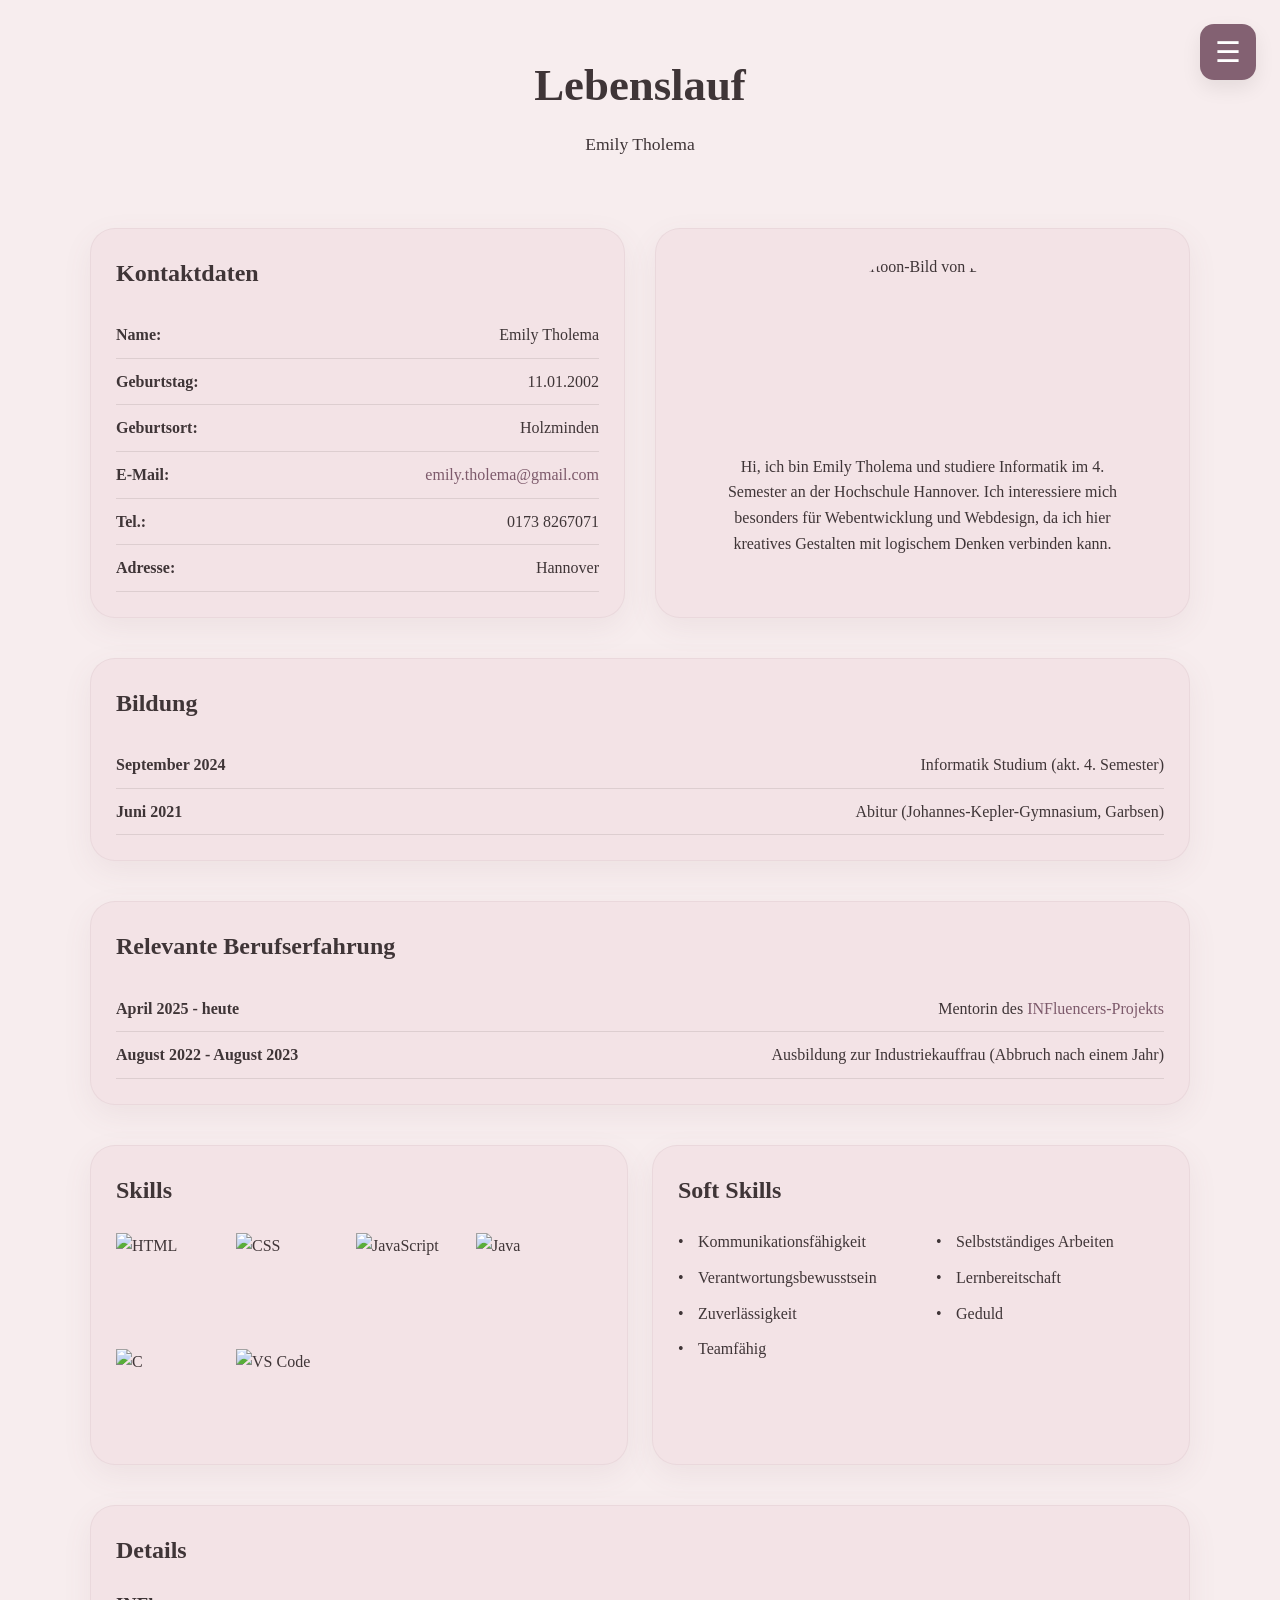
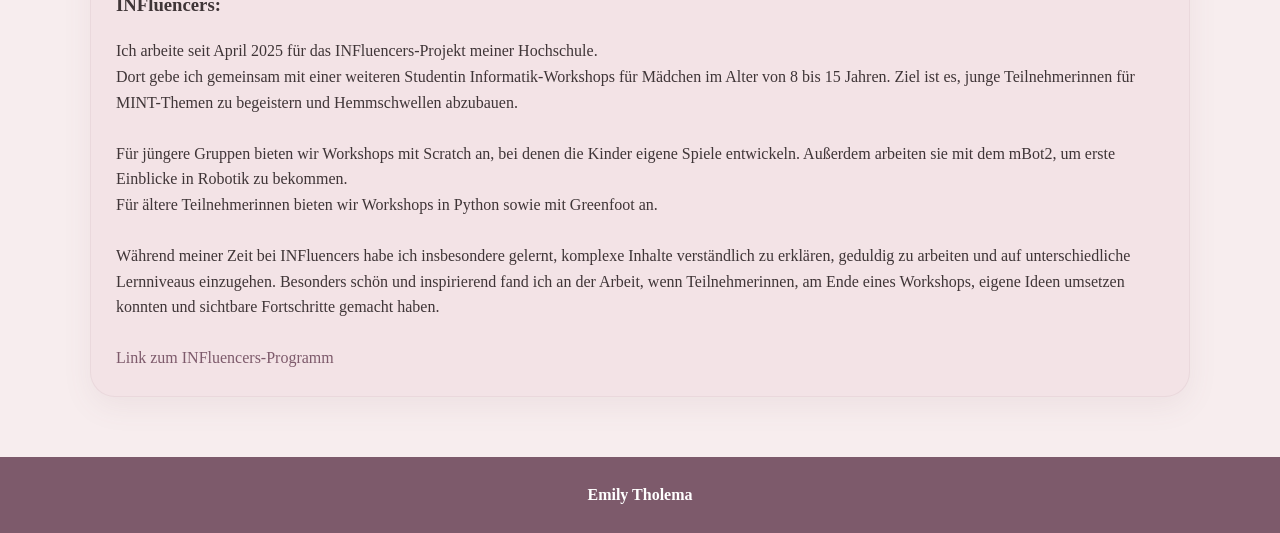
==== lebenslauf.html @ 37318115 "update" ====
<!DOCTYPE html>
<html lang="de">

<head>
    <meta charset="UTF-8">
    <meta name="viewport" content="width=device-width, initial-scale=1.0">
    <title>Emily Tholema – Portfolio</title>
    <link rel="stylesheet" href="style.css">
</head>

<body class="lebenslauf-seite">
    <div class="menu-container">
        <button class="menu-button" id="menuButton" aria-label="Menü öffnen">
            ☰
        </button>

        <div class="menu-dropdown" id="menuDropdown">
            <a href="./index.html">Startseite</a>
            <a href="./uni.html">Meine Hochschule</a>
            <a href="./persoenlich.html">Persönliches</a>
        </div>
    </div>
    <header class="header-lebenslauf">
        <h1>Lebenslauf</h1>
        <p>Emily Tholema</p>
    </header>

    <section class="container-oben">
        <div class="box kontaktdaten">
            <h2>Kontaktdaten</h2>

            <div class="lebenslauf-zeile">
                <p class="label">Name:</p>
                <p>Emily Tholema</p>
            </div>

            <div class="lebenslauf-zeile">
                <p class="label">Geburtstag:</p>
                <p>11.01.2002</p>
            </div>

            <div class="lebenslauf-zeile">
                <p class="label">Geburtsort:</p>
                <p>Holzminden</p>
            </div>

            <div class="lebenslauf-zeile">
                <p class="label">E-Mail:</p>
                <a href="mailto:emily.tholema@gmail.com">emily.tholema@gmail.com</a>
            </div>

            <div class="lebenslauf-zeile">
                <p class="label">Tel.:</p>
                <p>0173 8267071</p>
            </div>

            <div class="lebenslauf-zeile">
                <p class="label">Adresse:</p>
                <address>Hannover</address>
            </div>
        </div>

        <div class="box profil">
            <img src="./images/Emily.png" alt="Cartoon-Bild von Emily">
            <p>
                Hi, ich bin Emily Tholema und studiere Informatik im 4. Semester an der Hochschule Hannover.
                Ich interessiere mich besonders für Webentwicklung und Webdesign, da ich hier kreatives Gestalten 
                mit logischem Denken verbinden kann.
            </p>
        </div>
    </section>

    <!-- Bildung -->
    <section class="container-unten">
        <h2>Bildung</h2>
        <div class="lebenslauf-zeile">
            <p class="label">September 2024</p>
            <p>Informatik Studium (akt. 4. Semester)</p>
        </div>
        <div class="lebenslauf-zeile">
            <p class="label">Juni 2021</p>
            <p>Abitur (Johannes-Kepler-Gymnasium, Garbsen)</p>
        </div>

    </section>

    <!-- Berufserfahrung -->
    <section class="container-unten">
        <h2>Relevante Berufserfahrung</h2>
        <div class="lebenslauf-zeile">
            <p class="label">April 2025 - heute</p>
            <p>Mentorin des <a href="#INFla">INFluencers-Projekts</a></p>
        </div>
        <div class="lebenslauf-zeile">
            <p class="label">August 2022 - August 2023</p>
            <p>Ausbildung zur Industriekauffrau (Abbruch nach einem Jahr)</p>
        </div>
    </section>

    <!-- Skills -->
    <section class="container-skills">
        <div class="box skills">
            <h2>Skills</h2>

            <div class="skills-icons">
                <img src="./images/html.png" alt="HTML">
                <img src="./images/css.png" alt="CSS">
                <img src="./images/js.png" alt="JavaScript">
                <img src="./images/java.png" alt="Java">
                <img src="./images/c.png" alt="C">
                <img src="./images/vs_code.png" alt="VS Code">
            </div>
        </div>

        <div class="box softskills">
            <h2>Soft Skills</h2>
            <ul>
                <li>Kommunikationsfähigkeit</li>
                <li>Selbstständiges Arbeiten</li>
                <li>Verantwortungsbewusstsein</li>
                <li>Lernbereitschaft</li>
                <li>Zuverlässigkeit</li>
                <li>Geduld</li>
                <li>Teamfähig</li>
            </ul>
        </div>
    </section>

    <!-- Details -->
    <section class="container-unten">
        <h2>Details</h2>
        <h3 id="INFla">INFluencers:</h3>
        <p>Ich arbeite seit April 2025 für das INFluencers-Projekt meiner Hochschule. <br>

            Dort gebe ich gemeinsam mit einer weiteren Studentin Informatik-Workshops für Mädchen im Alter von 8 bis 15
            Jahren.
            Ziel ist es, junge Teilnehmerinnen für MINT-Themen zu begeistern und Hemmschwellen abzubauen. <br><br>

            Für jüngere Gruppen bieten wir Workshops mit Scratch an, bei denen die Kinder eigene Spiele entwickeln.
            Außerdem arbeiten sie mit dem mBot2, um erste Einblicke in Robotik zu bekommen. <br>

            Für ältere Teilnehmerinnen bieten wir Workshops in Python sowie mit Greenfoot an. <br><br>

            Während meiner Zeit bei INFluencers habe ich insbesondere gelernt, komplexe Inhalte verständlich zu
            erklären, geduldig zu arbeiten
            und auf unterschiedliche Lernniveaus einzugehen.

            Besonders schön und inspirierend fand ich an der Arbeit, wenn Teilnehmerinnen, am Ende eines Workshops,
            eigene Ideen umsetzen konnten und sichtbare Fortschritte gemacht haben.</p>
        <br>
        <p>
            <a href="https://f4.hs-hannover.de/ueber-uns/initiativen/influencers-mentorinnenprogramm">Link zum
                INFluencers-Programm</a>
        </p>

    </section>

    <footer>
        <p><b>Emily Tholema</b></p>
    </footer>
    <script>
        const menuButton = document.getElementById("menuButton");
        const menuDropdown = document.getElementById("menuDropdown");

        menuButton.addEventListener("click", () => {
            menuDropdown.classList.toggle("open");
        });

        document.addEventListener("click", (event) => {
            const isClickInside = document.querySelector(".menu-container").contains(event.target);

            if (!isClickInside) {
                menuDropdown.classList.remove("open");
            }
        });
    </script>
</body>

</html>
---- style.css ----
/* Allgemein */

body {
    margin: 0;
    background-color: #F7EDEE;
    font-family: "Kannada MN", serif;
    color: #3F3537;
    line-height: 1.6;
}

h1,
h2,
p {
    margin: 0;
}

h1 {
    font-size: 2.8rem;
    margin-bottom: 20px;
}



a {
    color: #7D5A6B;
    text-decoration: none;
}

a:hover {
    color: #D88FA7;
    text-decoration: underline;
}

/* Footer */
footer {
    text-align: center;
    background-color: #7D5A6B;
    color: white;
    padding: 25px;
    margin-top: 60px;
    font-size: 1rem;
}

.box,
.container-unten,
.persoenlich-box {
    background-color: #F3E3E6;
    border-radius: 25px;
    box-shadow: 0 10px 30px rgba(125, 90, 107, 0.08);
    border: 1px solid rgba(125, 90, 107, 0.08);
}


/* Main-Page*/
.home {
    overflow: hidden;
}

.container {
    width: 100%;
    height: 100vh;
    display: flex;
    justify-content: center;
    align-items: center;
}

.scene {
    position: relative;
    width: min(100vw, calc(100vh * 1200 / 700));
    aspect-ratio: 1200 / 700;
}

/* Menü oben rechts */
.menu-container {
    position: fixed;
    top: 24px;
    right: 24px;
    z-index: 1000;
}

.menu-button {
    width: 56px;
    height: 56px;
    border: none;
    border-radius: 14px;
    background-color: rgba(125, 90, 107, 0.95);
    color: white;
    font-size: 1.8rem;
    display: flex;
    align-items: center;
    justify-content: center;
    cursor: pointer;
    box-shadow: 0 8px 20px rgba(0, 0, 0, 0.08);
    transition: transform 0.2s ease, background-color 0.3s ease;
}

.menu-button:hover {
    transform: translateY(-1px);
    background-color: #D88FA7;
}

.menu-dropdown {
    position: absolute;
    top: 68px;
    right: 0;
    min-width: 220px;
    padding: 10px;
    border-radius: 18px;
    background-color: rgba(255, 248, 248, 0.92);
    backdrop-filter: blur(10px);
    box-shadow: 0 14px 30px rgba(0, 0, 0, 0.10);
    display: flex;
    flex-direction: column;
    gap: 0;
    opacity: 0;
    visibility: hidden;
    transform: translateY(-8px);
    transition: opacity 0.25s ease, transform 0.25s ease, visibility 0.25s ease;
}

.menu-dropdown.open {
    opacity: 1;
    visibility: visible;
    transform: translateY(0);
}

.menu-dropdown a {
    text-decoration: none;
    color: #3F3537;
    padding: 12px 14px;
    font-size: 1.05rem;
    display: block;
    transition: background-color 0.2s ease, color 0.2s ease;
}

.menu-dropdown a:not(:last-child) {
    border-bottom: 1px solid rgba(63, 53, 55, 0.08);
}

.menu-dropdown a:hover {
    background-color: rgba(216, 143, 167, 0.14);
    color: #7D5A6B;
}

/* alle Bilder */
.scene img {
    position: absolute;
    height: auto;
    max-width: 100%;
    display: block;
}

.klick {
    transition: transform 0.3s ease;
}

.klick:hover {
    transform: scale(1.1);
    cursor: pointer;
}

/* Regal */
.regal {
    width: 29%;
    left: 1%;
    bottom: 32%;
    z-index: 2;
}

/* Pflanze */
.pflanze {
    width: 8%;
    top: 7%;
    left: 30%;
    z-index: 4;
}

/* Pinnwand */
.pinnwand {
    width: 28%;
    right: 7%;
    top: 10%;
    z-index: 1;
}

/* Lebenslauf */
.lebenslauf {
    width: 6%;
    right: 26%;
    top: 14%;
    z-index: 3;
}

/* Uni */
.uni {
    width: 14%;
    right: 8.5%;
    top: 28%;
    z-index: 3;
}

/* Bildschirm */
.screen {
    width: 25%;
    left: 44%;
    bottom: 25%;
    z-index: 2;
}

/* Linie */
.line {
    position: absolute;
    left: 0;
    right: 0;
    top: 60%;
    height: 0.3%;
    background-color: rgba(63, 53, 55, 0.45);
    z-index: 0;
}

/* Tisch */
.tisch {
    position: absolute;
    left: 40%;
    right: 26%;
    bottom: 24%;
    height: 1%;
    background-color: rgba(113, 76, 57, 0.6);
    border-radius: 10px;
    z-index: 1;
}

/* Lebenslauf-Seite */
.lebenslauf-seite {
    overflow-x: hidden;
}

.lebenslauf-seite h2 {
    margin-bottom: 20px;
    font-size: 1.5rem;
}

.lebenslauf-zeile {
    display: flex;
    justify-content: space-between;
    gap: 20px;
    padding: 10px 0;
    border-bottom: 1px solid rgba(63, 53, 55, 0.12);
}

/* Header */
.header-lebenslauf {
    text-align: center;
    padding: 50px 20px 70px;
}

.header-lebenslauf h1 {
    margin-bottom: 8px;
}

.header-lebenslauf p {
    font-size: 1.1rem;
}

/* Oberer Bereich */
.container-oben {
    width: min(1100px, 90%);
    margin: 0 auto 40px;
    display: flex;
    gap: 30px;
    align-items: stretch;
}

/* Gemeinsamer Boxstil */

.box {
    padding: 25px;
}

/* Linke Karte */
.kontaktdaten {
    flex: 1;
}

.kontakt-zeile:last-child {
    border-bottom: none;
}

.label {
    font-weight: bold;
    min-width: 120px;
}

.kontaktdaten address {
    font-style: normal;
}

/* Rechte Karte */
.profil {
    flex: 1;
    display: flex;
    flex-direction: column;
    align-items: center;
    text-align: center;
}

.profil img {
    width: 180px;
    height: 180px;
    object-fit: cover;
    border-radius: 50%;
    margin-bottom: 20px;
    display: block;
}

.profil p {
    max-width: 420px;
    line-height: 1.6;
}

/* Unterer Bereich */
.container-unten {
    width: min(1100px, 90%);
    margin: 0 auto 40px;
    padding: 25px;
    box-sizing: border-box;
}

/* Skills */

.container-skills {
    width: min(1100px, 90%);
    margin: 0 auto 40px;
    display: flex;
    gap: 24px;
    align-items: stretch;
}

.skills-icons {
    display: grid;
    grid-template-columns: repeat(4, 90px);
    gap: 26px 30px;
    margin-top: 24px;
    align-items: center;
}

.skills-icons img {
    width: 90px;
    height: 90px;
    object-fit: contain;
    display: block;
}


.skills {
    flex: 1;
}

.softskills {
    flex: 1;
}

.softskills ul {
    display: grid;
    grid-template-columns: 1fr 1fr;
    gap: 10px 30px;
    margin-top: 20px;
    padding-left: 0;
}

.softskills li {
    list-style: none;
    position: relative;
    padding-left: 20px;
}

.softskills li::before {
    content: "•";
    position: absolute;
    left: 0;
}


/* Uni-Seite */
.uni-seite {
    overflow-x: hidden;
}

.uni-seite h2 {
    margin-bottom: 20px;
    font-size: 1.5rem;
}

.header-uni {
    width: min(1100px, 90%);
    margin: 80px auto 60px;
    display: flex;
    align-items: center;
    gap: 60px;
}

.header-uni img {
    width: 350px;
    border-radius: 10px;
}

.header-uni h1 {
    margin: 0;
}

.uni-beschreibung {
    width: min(1100px, 90%);
    margin: 0 auto 80px;
    font-size: 1.1rem;
}

.module {
    width: min(1100px, 90%);
    margin: 100px auto 80px;
    display: flex;
    gap: 40px;
    align-items: flex-start;
}

.module h2 {
    width: 100%;
    margin-bottom: 20px;
}

.module p {
    flex: 1;
}

.module div {
    flex: 1;
}

.module img {
    flex: 1.5;
    /* 👉 Bild bekommt mehr Platz */
    max-width: 600px;
    /* 👉 maximale Größe */
    width: 100%;
    border-radius: 10px;
}

.uni-fotos {
    width: min(1100px, 90%);
    margin: 150px auto 80px;

    display: flex;
    gap: 20px;

    overflow-x: auto;
    /* 👉 Scroll aktivieren */
    padding-bottom: 10px;
    /* Platz für Scrollbar */
}

.uni-fotos img {
    flex: 0 0 auto;
    /* 👉 verhindert schrumpfen */
    width: 300px;
    /* feste Breite */
    height: 200px;
    object-fit: cover;
    border-radius: 10px;
}

/* Persönliches-Seite */
.persoenlich-seite {
    overflow-x: hidden;
}

.header-persoenlich {
    width: min(1100px, 90%);
    margin: 50px auto 70px;
    position: relative;
    display: flex;
    justify-content: center;
    align-items: center;
}

.header-persoenlich h1 {
    margin: 0;
}

.header-persoenlich img {
    width: 110px;
    height: 110px;
    object-fit: cover;
    border-radius: 50%;
    position: absolute;
    right: 0;
    top: -10px;
    background-color: white;
}

.persoenlich-einleitung {
    text-align: center;
    margin-bottom: 70px;
}

.persoenlich-einleitung p {
    font-size: 1.1rem;
    line-height: 1.8;
    margin: 0 auto 14px;
    max-width: 500px;
}

.persoenlich-einleitung p:first-child {
    font-weight: 500;
    font-size: 1.3rem;
}

.persoenlich-einleitung p:last-child {
    margin-bottom: 0;
}

.persoenlich-box {
    width: min(1100px, 90%);
    margin: 0 auto 40px;
    padding: 38px 30px;
}

.persoenlich-box h2 {
    font-size: 2rem;
    margin-bottom: 30px;
}

.hobbies-box h2 {
    font-size: 1.9rem;
}


.hobby-block h3 {
    font-size: 1.5rem;
    margin-bottom: 10px;
}

.hobby-block p {
    font-size: 1.05rem;
    max-width: 900px;
}

.hobby-block {
    margin-bottom: 28px;
    position: relative;
    padding-right: 140px; /* Platz für Bild schaffen */
}

.hover-img {
    position: absolute;
    top: 50%;
    right: 20px;

    width: 90px;
    height: 90px;
    padding: 12px;        

    object-fit: contain;  

    opacity: 0;
    transform: translateY(-50%) scale(0.9);
    transition: all 0.3s ease;
}

.hobby-block:hover .hover-img {
    opacity: 1;
    transform: translateY(-50%) scale(1);
}

.sonstiges {
    margin-top: 35px;
    font-size: 1.05rem;
}

.programmieren-box h2 {
    text-align: center;
    max-width: 700px;
    margin: 0 auto 40px;
    line-height: 1.3;
}

.story-grid {
    display: grid;
    grid-template-columns: 1fr 1fr;
    gap: 35px 40px;
    align-items: center;
}

.story-text p {
    font-size: 1.05rem;
    margin-bottom: 18px;
}

.story-image img {
    width: 100%;
    max-width: 420px;
    display: block;
    border-radius: 6px;
}

.story-image {
    display: flex;
    justify-content: center;
}

audio {
    margin-top: 15px;
    width: 100%;
    max-width: 400px;

}

/* Responsive */
@media (max-width: 800px) {
    .header-persoenlich {
        justify-content: center;
        padding-top: 20px;
    }

    .header-persoenlich img {
        position: static;
        margin-left: 20px;
        width: 90px;
        height: 90px;
    }

    .header-persoenlich {
        flex-direction: column;
        gap: 20px;
    }

    .persoenlich-box {
        padding: 28px 20px;
    }

    .persoenlich-box h2 {
        font-size: 1.6rem;
    }

    .hobby-block h3 {
        font-size: 1.25rem;
    }

    .story-grid {
        grid-template-columns: 1fr;
    }

    .story-image img {
        max-width: 100%;
    }
}

/* Responsive */
@media (max-width: 800px) {
    .container-oben {
        flex-direction: column;
    }

    .kontakt-zeile {
        flex-direction: column;
        gap: 6px;
    }

    .label {
        min-width: unset;
    }

    .container-skills {
        flex-direction: column;
    }

    .skills-icons {
        grid-template-columns: repeat(3, 80px);
        gap: 20px;
    }

    .header-uni {
        flex-direction: column;
        text-align: center;
    }

    .module {
        flex-direction: column;
    }

    .module img {
        max-width: 100%;
    }
}
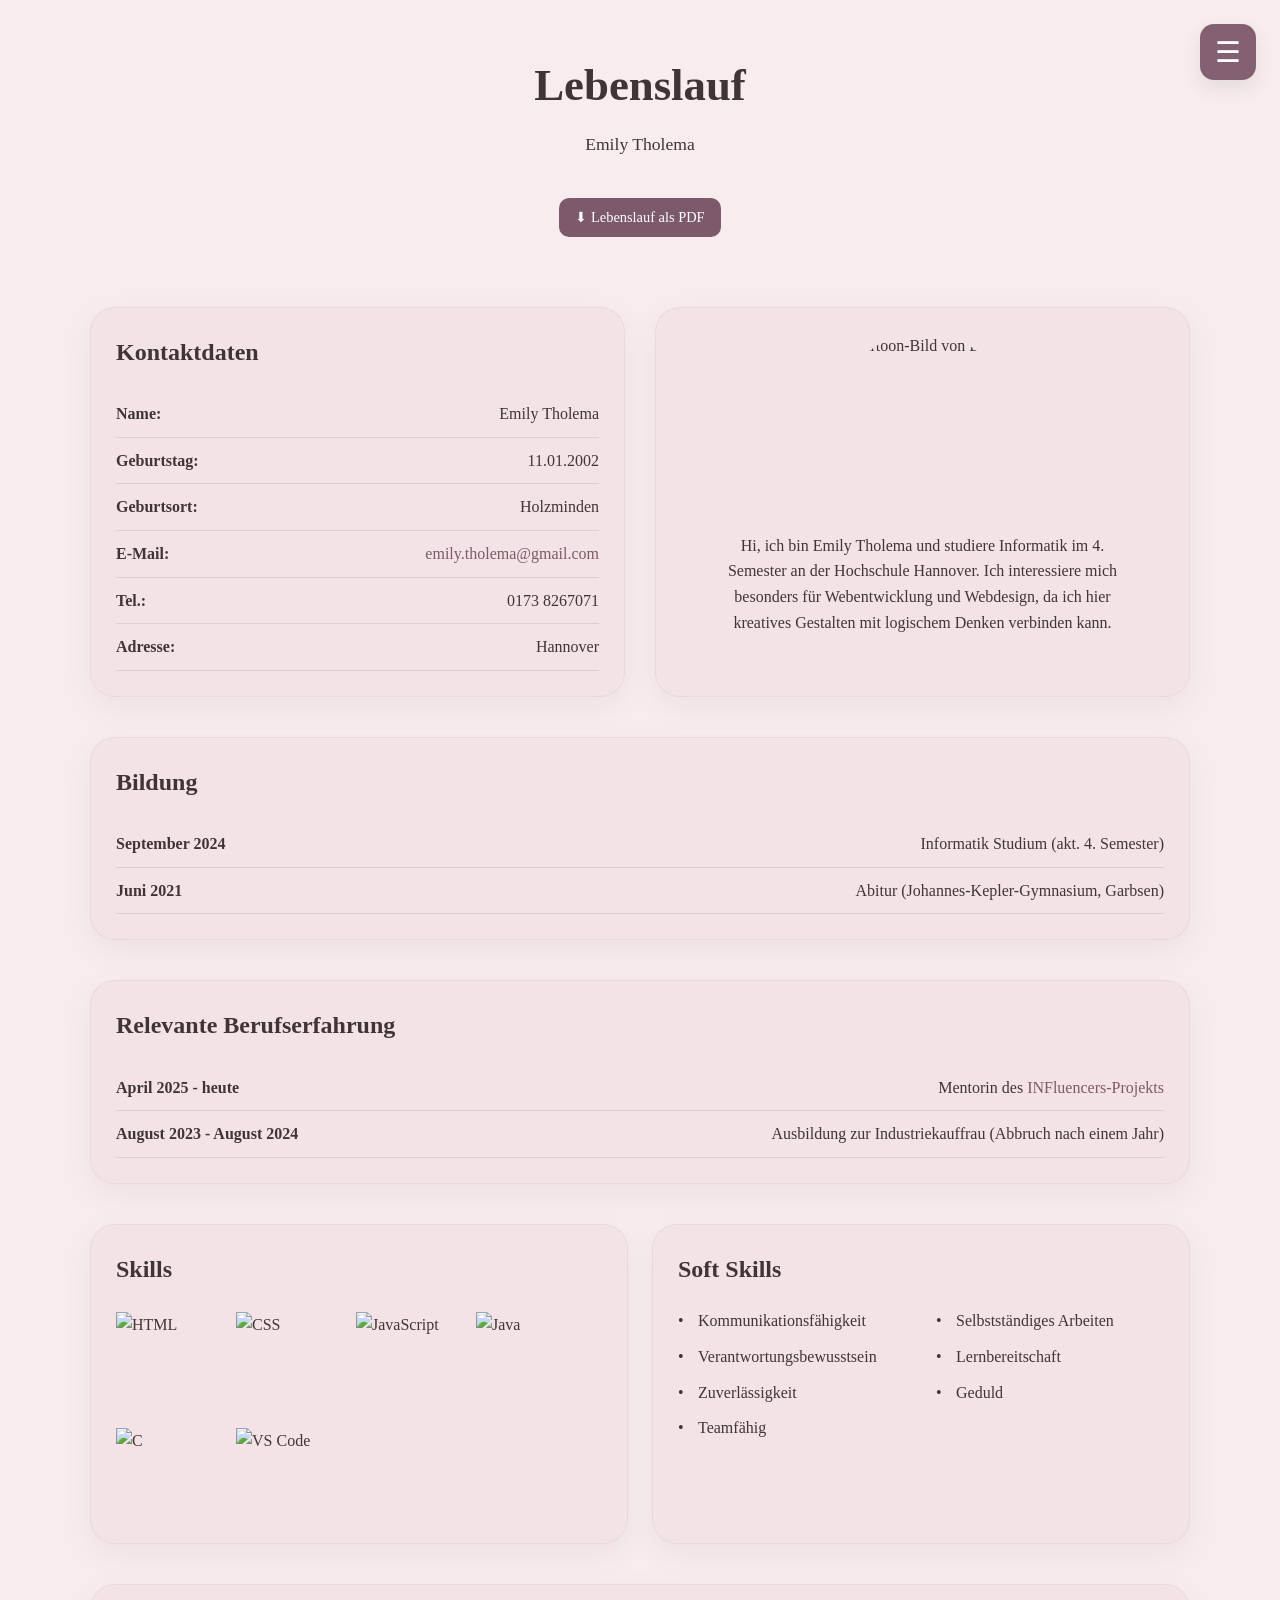
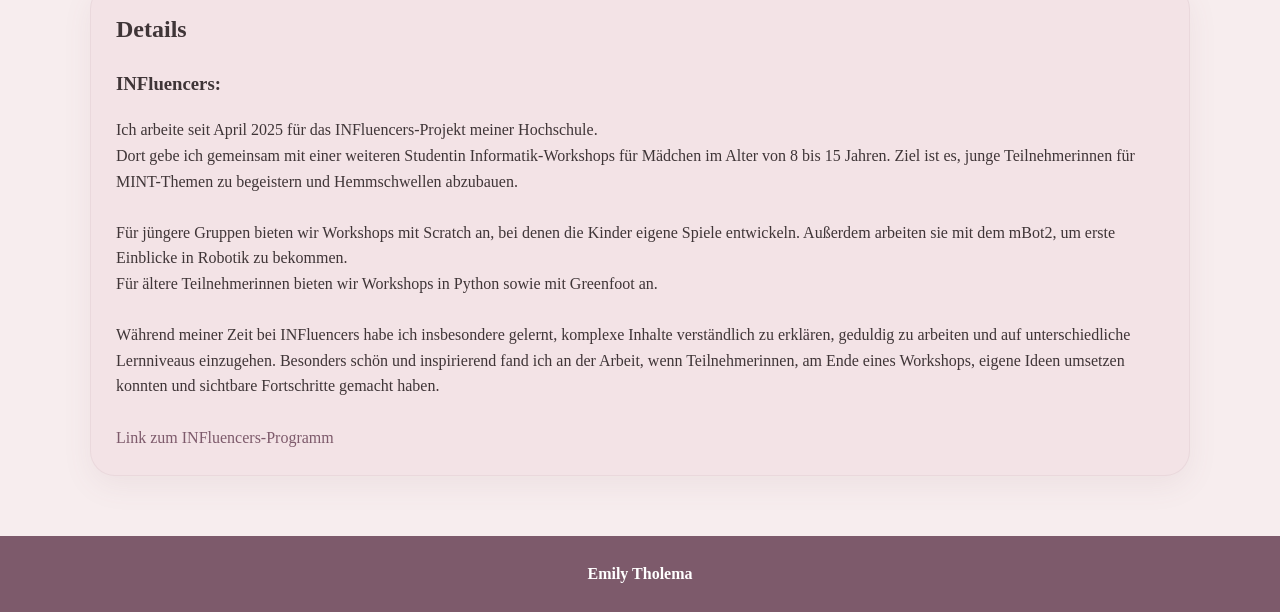
==== commit 674e5c79: "update" ====
--- a/lebenslauf.html
+++ b/lebenslauf.html
@@ -18,11 +18,16 @@
             <a href="./index.html">Startseite</a>
             <a href="./uni.html">Meine Hochschule</a>
             <a href="./persoenlich.html">Persönliches</a>
+            
         </div>
     </div>
     <header class="header-lebenslauf">
         <h1>Lebenslauf</h1>
         <p>Emily Tholema</p>
+        
+        <a href="./images/Lebenslauf.pdf" download class="pdf-btn">
+    ⬇ Lebenslauf als PDF
+</a>
     </header>
 
     <section class="container-oben">
@@ -92,7 +97,7 @@
             <p>Mentorin des <a href="#INFla">INFluencers-Projekts</a></p>
         </div>
         <div class="lebenslauf-zeile">
-            <p class="label">August 2022 - August 2023</p>
+            <p class="label">August 2023 - August 2024</p>
             <p>Ausbildung zur Industriekauffrau (Abbruch nach einem Jahr)</p>
         </div>
     </section>
--- a/style.css
+++ b/style.css
@@ -52,6 +52,18 @@
 
 
 /* Main-Page*/
+.hint {
+    opacity: 0;
+    animation: fadeInOut 6s ease forwards;
+}
+
+@keyframes fadeInOut {
+    0%   { opacity: 0; }
+    20%  { opacity: 1; }
+    80%  { opacity: 1; }
+    100% { opacity: 0; }
+}
+
 .home {
     overflow: hidden;
 }
@@ -262,6 +274,28 @@
     font-size: 1.1rem;
 }
 
+.pdf-btn {
+    display: inline-block;
+    margin-top: 8px;
+    padding: 8px 16px;
+
+    background-color: #7D5A6B;
+    color: white;
+    border-radius: 10px;
+
+    font-size: 0.9rem;
+    text-decoration: none;
+
+    transition: all 0.3s ease;
+
+    margin-top: 40px;
+
+}
+
+.pdf-btn:hover {
+    transform: translateY(-2px);
+}
+
 /* Oberer Bereich */
 .container-oben {
     width: min(1100px, 90%);
@@ -437,11 +471,15 @@
 
 .module img {
     flex: 1.5;
-    /* 👉 Bild bekommt mehr Platz */
     max-width: 600px;
-    /* 👉 maximale Größe */
     width: 100%;
     border-radius: 10px;
+
+    transition: transform 0.3s ease; /* wichtig für Animation */
+}
+
+.module img:hover {
+    transform: scale(1.1);
 }
 
 .uni-fotos {
@@ -584,33 +622,47 @@
 
 .story-grid {
     display: grid;
-    grid-template-columns: 1fr 1fr;
-    gap: 35px 40px;
+    grid-template-columns: auto auto; /* ❗ kein 1fr mehr */
+    justify-content: center;         /* ❗ zentriert beide Spalten */
     align-items: center;
-}
-
+    gap: 30px 70px;
+}
+
+/* Text */
+.story-text {
+    max-width: 400px;
+}
+
+/* Absätze im Text */
 .story-text p {
     font-size: 1.05rem;
+    line-height: 1.7;
     margin-bottom: 18px;
 }
 
+.story-text p:last-child {
+    margin-bottom: 0;
+}
+
+/* Bild-Container */
+.story-image {
+    display: flex;
+    justify-content: center;
+}
+
+/* Bilder */
 .story-image img {
     width: 100%;
-    max-width: 420px;
+    max-width: 480px;
+    border-radius: 10px;
     display: block;
-    border-radius: 6px;
-}
-
-.story-image {
-    display: flex;
-    justify-content: center;
-}
-
+}
+
+/* Audio */
 audio {
     margin-top: 15px;
     width: 100%;
     max-width: 400px;
-
 }
 
 /* Responsive */
@@ -653,6 +705,7 @@
     }
 }
 
+
 /* Responsive */
 @media (max-width: 800px) {
     .container-oben {
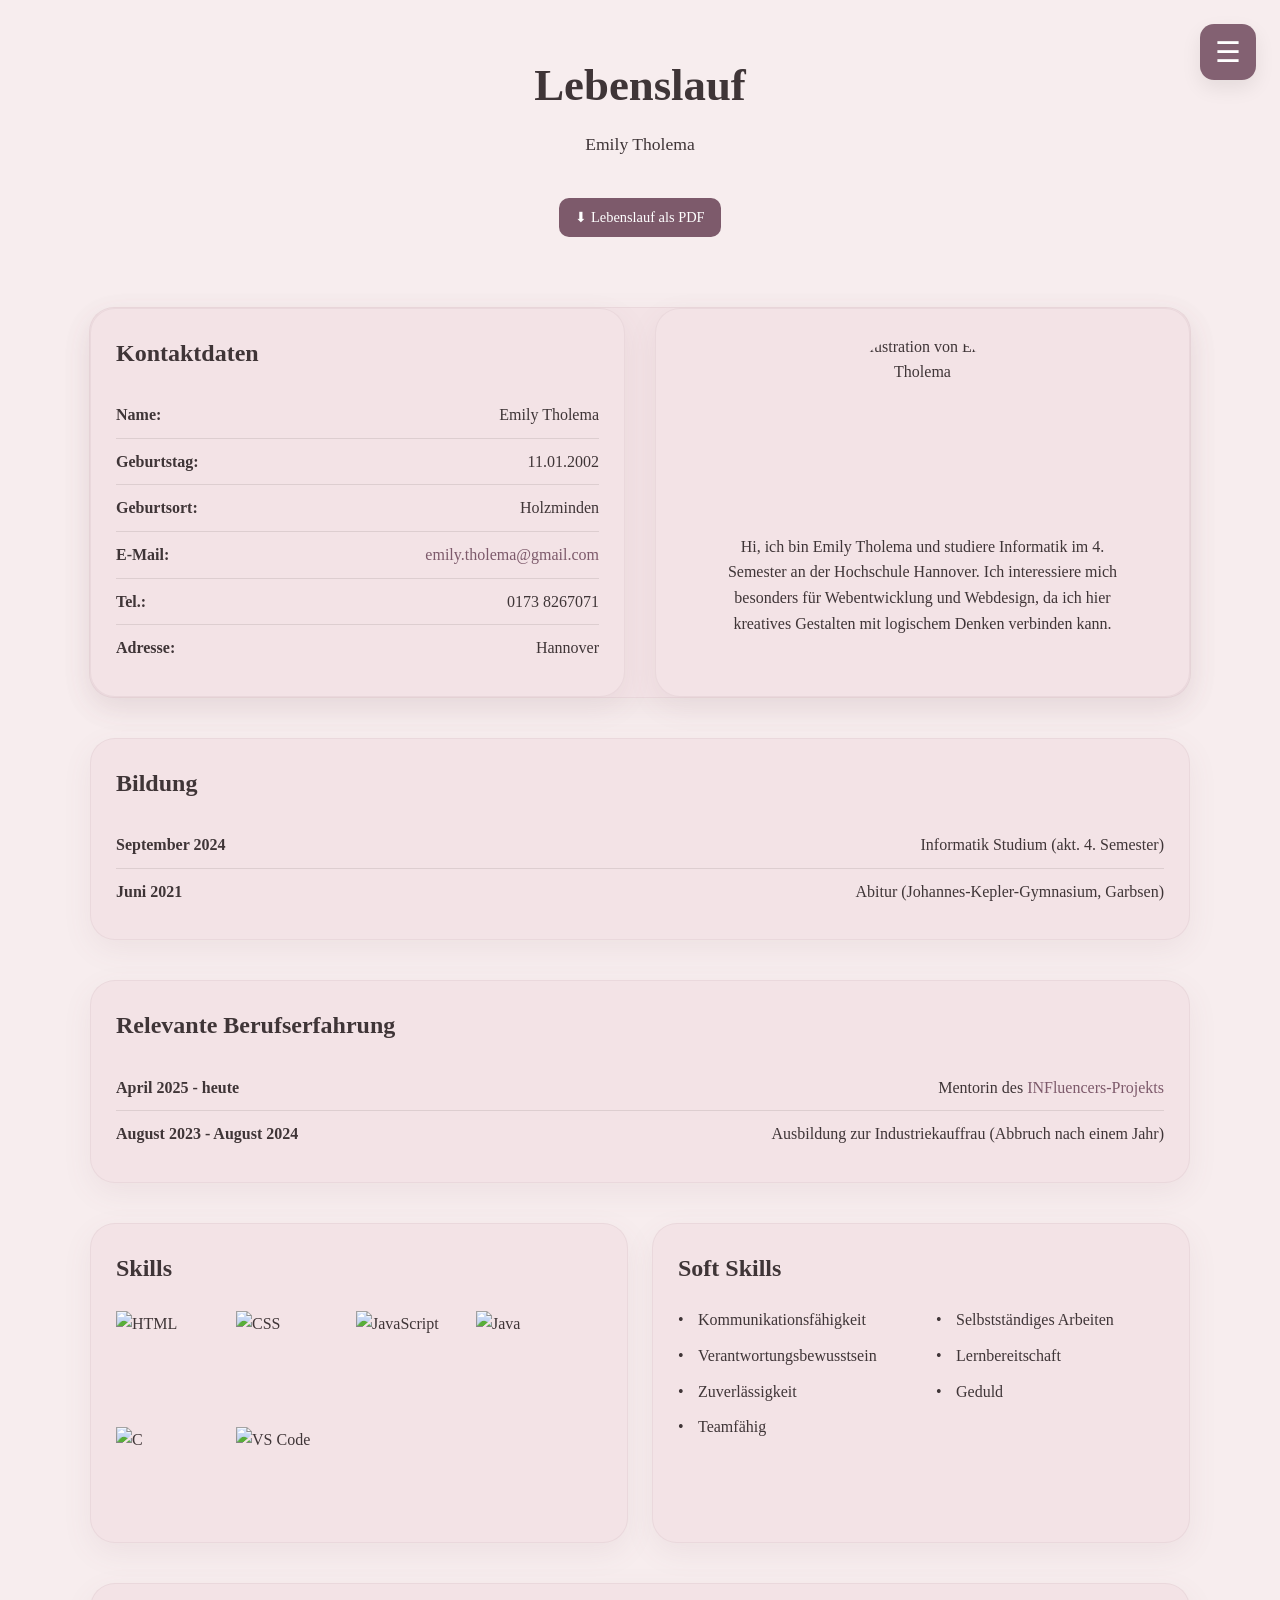
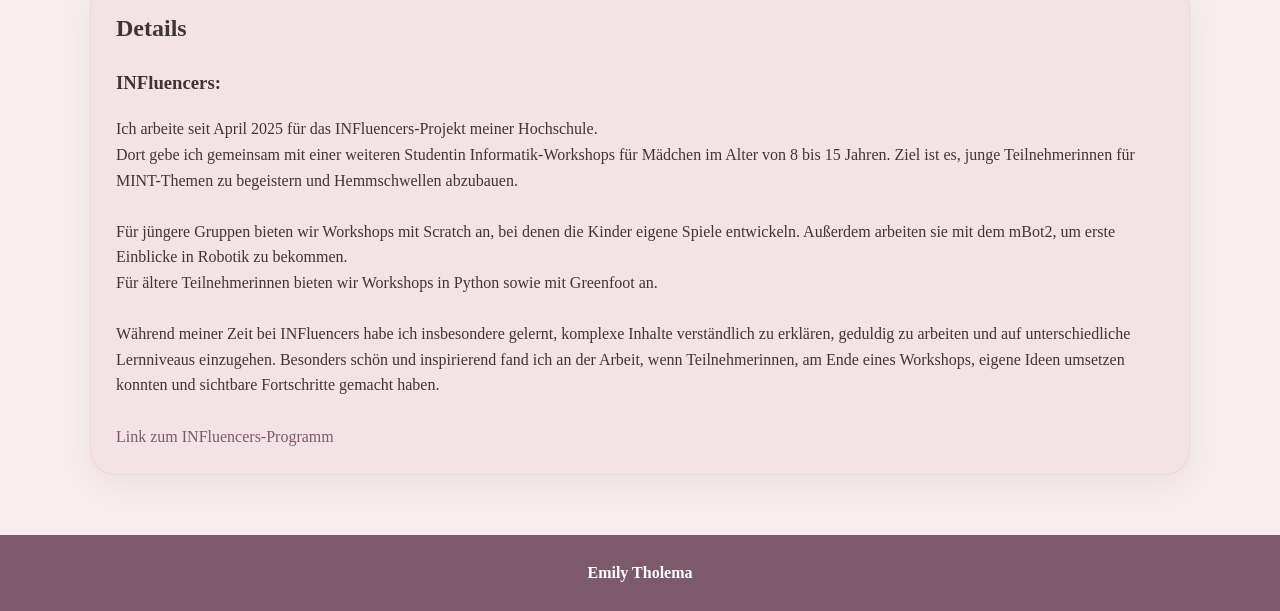
==== commit e6a2e614: "update" ====
--- a/lebenslauf.html
+++ b/lebenslauf.html
@@ -6,9 +6,11 @@
     <meta name="viewport" content="width=device-width, initial-scale=1.0">
     <title>Emily Tholema – Portfolio</title>
     <link rel="stylesheet" href="style.css">
+    <script src="script.js" defer></script>
 </head>
 
-<body class="lebenslauf-seite">
+<body class="lebenslauf-page">
+    <!-- Menü Dropdown -->
     <div class="menu-container">
         <button class="menu-button" id="menuButton" aria-label="Menü öffnen">
             ☰
@@ -21,6 +23,8 @@
             
         </div>
     </div>
+
+    <!-- Header -->
     <header class="header-lebenslauf">
         <h1>Lebenslauf</h1>
         <p>Emily Tholema</p>
@@ -30,43 +34,45 @@
 </a>
     </header>
 
-    <section class="container-oben">
-        <div class="box kontaktdaten">
+    <section class="container-split">
+        <!-- Kontaktdaten -->
+        <div class="card kontaktdaten">
             <h2>Kontaktdaten</h2>
 
-            <div class="lebenslauf-zeile">
+            <div class="card-line">
                 <p class="label">Name:</p>
                 <p>Emily Tholema</p>
             </div>
 
-            <div class="lebenslauf-zeile">
+            <div class="card-line">
                 <p class="label">Geburtstag:</p>
                 <p>11.01.2002</p>
             </div>
 
-            <div class="lebenslauf-zeile">
+            <div class="card-line">
                 <p class="label">Geburtsort:</p>
                 <p>Holzminden</p>
             </div>
 
-            <div class="lebenslauf-zeile">
+            <div class="card-line">
                 <p class="label">E-Mail:</p>
                 <a href="mailto:emily.tholema@gmail.com">emily.tholema@gmail.com</a>
             </div>
 
-            <div class="lebenslauf-zeile">
+            <div class="card-line">
                 <p class="label">Tel.:</p>
                 <p>0173 8267071</p>
             </div>
 
-            <div class="lebenslauf-zeile">
+            <div class="card-line">
                 <p class="label">Adresse:</p>
                 <address>Hannover</address>
             </div>
         </div>
 
-        <div class="box profil">
-            <img src="./images/Emily.png" alt="Cartoon-Bild von Emily">
+        <!-- Profilbild -->
+        <div class="card profil">
+            <img src="./images/Emily.png" alt="Illustration von Emily Tholema">
             <p>
                 Hi, ich bin Emily Tholema und studiere Informatik im 4. Semester an der Hochschule Hannover.
                 Ich interessiere mich besonders für Webentwicklung und Webdesign, da ich hier kreatives Gestalten 
@@ -76,13 +82,13 @@
     </section>
 
     <!-- Bildung -->
-    <section class="container-unten">
+    <section class="full-container">
         <h2>Bildung</h2>
-        <div class="lebenslauf-zeile">
+        <div class="card-line">
             <p class="label">September 2024</p>
             <p>Informatik Studium (akt. 4. Semester)</p>
         </div>
-        <div class="lebenslauf-zeile">
+        <div class="card-line">
             <p class="label">Juni 2021</p>
             <p>Abitur (Johannes-Kepler-Gymnasium, Garbsen)</p>
         </div>
@@ -90,13 +96,13 @@
     </section>
 
     <!-- Berufserfahrung -->
-    <section class="container-unten">
+    <section class="full-container">
         <h2>Relevante Berufserfahrung</h2>
-        <div class="lebenslauf-zeile">
+        <div class="card-line">
             <p class="label">April 2025 - heute</p>
             <p>Mentorin des <a href="#INFla">INFluencers-Projekts</a></p>
         </div>
-        <div class="lebenslauf-zeile">
+        <div class="card-line">
             <p class="label">August 2023 - August 2024</p>
             <p>Ausbildung zur Industriekauffrau (Abbruch nach einem Jahr)</p>
         </div>
@@ -104,7 +110,7 @@
 
     <!-- Skills -->
     <section class="container-skills">
-        <div class="box skills">
+        <div class="card skills">
             <h2>Skills</h2>
 
             <div class="skills-icons">
@@ -117,7 +123,7 @@
             </div>
         </div>
 
-        <div class="box softskills">
+        <div class="card softskills">
             <h2>Soft Skills</h2>
             <ul>
                 <li>Kommunikationsfähigkeit</li>
@@ -132,7 +138,7 @@
     </section>
 
     <!-- Details -->
-    <section class="container-unten">
+    <section class="full-container">
         <h2>Details</h2>
         <h3 id="INFla">INFluencers:</h3>
         <p>Ich arbeite seit April 2025 für das INFluencers-Projekt meiner Hochschule. <br>
@@ -157,28 +163,11 @@
             <a href="https://f4.hs-hannover.de/ueber-uns/initiativen/influencers-mentorinnenprogramm">Link zum
                 INFluencers-Programm</a>
         </p>
-
     </section>
 
     <footer>
         <p><b>Emily Tholema</b></p>
     </footer>
-    <script>
-        const menuButton = document.getElementById("menuButton");
-        const menuDropdown = document.getElementById("menuDropdown");
-
-        menuButton.addEventListener("click", () => {
-            menuDropdown.classList.toggle("open");
-        });
-
-        document.addEventListener("click", (event) => {
-            const isClickInside = document.querySelector(".menu-container").contains(event.target);
-
-            if (!isClickInside) {
-                menuDropdown.classList.remove("open");
-            }
-        });
-    </script>
 </body>
 
 </html>
--- a/style.css
+++ b/style.css
@@ -1,5 +1,4 @@
-/* Allgemein */
-
+/* ----- GRUNDEINSTELLUNGEN ----- */
 body {
     margin: 0;
     background-color: #F7EDEE;
@@ -19,8 +18,6 @@
     margin-bottom: 20px;
 }
 
-
-
 a {
     color: #7D5A6B;
     text-decoration: none;
@@ -31,7 +28,18 @@
     text-decoration: underline;
 }
 
-/* Footer */
+
+/* ----- GEMEINSAME ELEMENTE ----- */
+.card,
+.container-split,
+.personal-card,
+.full-container {
+    background-color: #F3E3E6;
+    border-radius: 25px;
+    box-shadow: 0 10px 30px rgba(125, 90, 107, 0.08);
+    border: 1px solid rgba(125, 90, 107, 0.08);
+}
+
 footer {
     text-align: center;
     background-color: #7D5A6B;
@@ -41,48 +49,8 @@
     font-size: 1rem;
 }
 
-.box,
-.container-unten,
-.persoenlich-box {
-    background-color: #F3E3E6;
-    border-radius: 25px;
-    box-shadow: 0 10px 30px rgba(125, 90, 107, 0.08);
-    border: 1px solid rgba(125, 90, 107, 0.08);
-}
-
-
-/* Main-Page*/
-.hint {
-    opacity: 0;
-    animation: fadeInOut 6s ease forwards;
-}
-
-@keyframes fadeInOut {
-    0%   { opacity: 0; }
-    20%  { opacity: 1; }
-    80%  { opacity: 1; }
-    100% { opacity: 0; }
-}
-
-.home {
-    overflow: hidden;
-}
-
-.container {
-    width: 100%;
-    height: 100vh;
-    display: flex;
-    justify-content: center;
-    align-items: center;
-}
-
-.scene {
-    position: relative;
-    width: min(100vw, calc(100vh * 1200 / 700));
-    aspect-ratio: 1200 / 700;
-}
-
-/* Menü oben rechts */
+
+/* ----- MENÜ ---- */
 .menu-container {
     position: fixed;
     top: 24px;
@@ -123,7 +91,6 @@
     box-shadow: 0 14px 30px rgba(0, 0, 0, 0.10);
     display: flex;
     flex-direction: column;
-    gap: 0;
     opacity: 0;
     visibility: hidden;
     transform: translateY(-8px);
@@ -137,11 +104,11 @@
 }
 
 .menu-dropdown a {
-    text-decoration: none;
-    color: #3F3537;
+    display: block;
     padding: 12px 14px;
     font-size: 1.05rem;
-    display: block;
+    color: #3F3537;
+    text-decoration: none;
     transition: background-color 0.2s ease, color 0.2s ease;
 }
 
@@ -154,7 +121,35 @@
     color: #7D5A6B;
 }
 
-/* alle Bilder */
+
+/* ----- HOME ----- */
+.home {
+    overflow: hidden;
+}
+
+.container {
+    width: 100%;
+    height: 100vh;
+    display: flex;
+    justify-content: center;
+    align-items: center;
+}
+
+.scene {
+    position: relative;
+    width: min(100vw, calc(100vh * 1200 / 700));
+    aspect-ratio: 1200 / 700;
+}
+
+.hint {
+    animation: hideHint 8s forwards;
+}
+
+@keyframes hideHint {
+    0% { opacity: 1; }
+    100% { opacity: 0; }
+}
+
 .scene img {
     position: absolute;
     height: auto;
@@ -162,56 +157,50 @@
     display: block;
 }
 
-.klick {
+.clickable {
     transition: transform 0.3s ease;
 }
 
-.klick:hover {
+.clickable:hover {
     transform: scale(1.1);
     cursor: pointer;
 }
 
-/* Regal */
-.regal {
+.shelf {
     width: 29%;
     left: 1%;
     bottom: 32%;
     z-index: 2;
 }
 
-/* Pflanze */
-.pflanze {
+.plant {
     width: 8%;
     top: 7%;
     left: 30%;
     z-index: 4;
 }
 
-/* Pinnwand */
-.pinnwand {
+.pinboard {
     width: 28%;
     right: 7%;
     top: 10%;
     z-index: 1;
 }
 
-/* Lebenslauf */
-.lebenslauf {
+.lebenslauf-note {
     width: 6%;
     right: 26%;
     top: 14%;
     z-index: 3;
 }
 
-/* Uni */
-.uni {
+.uni-note {
     width: 14%;
     right: 8.5%;
     top: 28%;
     z-index: 3;
 }
 
-/* Bildschirm */
 .screen {
     width: 25%;
     left: 44%;
@@ -219,8 +208,7 @@
     z-index: 2;
 }
 
-/* Linie */
-.line {
+.wall {
     position: absolute;
     left: 0;
     right: 0;
@@ -230,8 +218,7 @@
     z-index: 0;
 }
 
-/* Tisch */
-.tisch {
+.table {
     position: absolute;
     left: 40%;
     right: 26%;
@@ -242,17 +229,66 @@
     z-index: 1;
 }
 
-/* Lebenslauf-Seite */
-.lebenslauf-seite {
+
+/* ----- LEBENSLAUF-SEITE ----- */
+.lebenslauf-page {
     overflow-x: hidden;
 }
 
-.lebenslauf-seite h2 {
+.lebenslauf-page h2 {
     margin-bottom: 20px;
     font-size: 1.5rem;
 }
 
-.lebenslauf-zeile {
+.header-lebenslauf {
+    text-align: center;
+    padding: 50px 20px 70px;
+}
+
+.header-lebenslauf h1 {
+    margin-bottom: 8px;
+}
+
+.header-lebenslauf p {
+    font-size: 1.1rem;
+}
+
+.pdf-btn {
+    display: inline-block;
+    margin-top: 40px;
+    padding: 8px 16px;
+    background-color: #7D5A6B;
+    color: white;
+    border-radius: 10px;
+    font-size: 0.9rem;
+    text-decoration: none;
+    transition: all 0.3s ease;
+}
+
+.pdf-btn:hover {
+    transform: translateY(-2px);
+}
+
+.container-split {
+    width: min(1100px, 90%);
+    margin: 0 auto 40px;
+    display: flex;
+    gap: 30px;
+    align-items: stretch;
+}
+
+.card {
+    padding: 25px;
+}
+
+.kontaktdaten,
+.profil,
+.skills,
+.softskills {
+    flex: 1;
+}
+
+.card-line {
     display: flex;
     justify-content: space-between;
     gap: 20px;
@@ -260,63 +296,7 @@
     border-bottom: 1px solid rgba(63, 53, 55, 0.12);
 }
 
-/* Header */
-.header-lebenslauf {
-    text-align: center;
-    padding: 50px 20px 70px;
-}
-
-.header-lebenslauf h1 {
-    margin-bottom: 8px;
-}
-
-.header-lebenslauf p {
-    font-size: 1.1rem;
-}
-
-.pdf-btn {
-    display: inline-block;
-    margin-top: 8px;
-    padding: 8px 16px;
-
-    background-color: #7D5A6B;
-    color: white;
-    border-radius: 10px;
-
-    font-size: 0.9rem;
-    text-decoration: none;
-
-    transition: all 0.3s ease;
-
-    margin-top: 40px;
-
-}
-
-.pdf-btn:hover {
-    transform: translateY(-2px);
-}
-
-/* Oberer Bereich */
-.container-oben {
-    width: min(1100px, 90%);
-    margin: 0 auto 40px;
-    display: flex;
-    gap: 30px;
-    align-items: stretch;
-}
-
-/* Gemeinsamer Boxstil */
-
-.box {
-    padding: 25px;
-}
-
-/* Linke Karte */
-.kontaktdaten {
-    flex: 1;
-}
-
-.kontakt-zeile:last-child {
+.card-line:last-child {
     border-bottom: none;
 }
 
@@ -329,9 +309,7 @@
     font-style: normal;
 }
 
-/* Rechte Karte */
 .profil {
-    flex: 1;
     display: flex;
     flex-direction: column;
     align-items: center;
@@ -349,18 +327,14 @@
 
 .profil p {
     max-width: 420px;
-    line-height: 1.6;
-}
-
-/* Unterer Bereich */
-.container-unten {
+}
+
+.full-container {
     width: min(1100px, 90%);
     margin: 0 auto 40px;
     padding: 25px;
     box-sizing: border-box;
 }
-
-/* Skills */
 
 .container-skills {
     width: min(1100px, 90%);
@@ -385,15 +359,6 @@
     display: block;
 }
 
-
-.skills {
-    flex: 1;
-}
-
-.softskills {
-    flex: 1;
-}
-
 .softskills ul {
     display: grid;
     grid-template-columns: 1fr 1fr;
@@ -415,16 +380,7 @@
 }
 
 
-/* Uni-Seite */
-.uni-seite {
-    overflow-x: hidden;
-}
-
-.uni-seite h2 {
-    margin-bottom: 20px;
-    font-size: 1.5rem;
-}
-
+/* ----- UNI-SEITE ----- */
 .header-uni {
     width: min(1100px, 90%);
     margin: 80px auto 60px;
@@ -442,7 +398,7 @@
     margin: 0;
 }
 
-.uni-beschreibung {
+.uni-description {
     width: min(1100px, 90%);
     margin: 0 auto 80px;
     font-size: 1.1rem;
@@ -454,6 +410,11 @@
     display: flex;
     gap: 40px;
     align-items: flex-start;
+}
+
+.module div,
+.module p {
+    flex: 1;
 }
 
 .module h2 {
@@ -461,56 +422,42 @@
     margin-bottom: 20px;
 }
 
-.module p {
-    flex: 1;
-}
-
-.module div {
-    flex: 1;
-}
-
 .module img {
     flex: 1.5;
+    width: 100%;
     max-width: 600px;
-    width: 100%;
     border-radius: 10px;
-
-    transition: transform 0.3s ease; /* wichtig für Animation */
+    transition: transform 0.3s ease;
 }
 
 .module img:hover {
     transform: scale(1.1);
 }
 
-.uni-fotos {
+.uni-photoGallery {
     width: min(1100px, 90%);
     margin: 150px auto 80px;
-
     display: flex;
     gap: 20px;
-
     overflow-x: auto;
-    /* 👉 Scroll aktivieren */
     padding-bottom: 10px;
-    /* Platz für Scrollbar */
-}
-
-.uni-fotos img {
+}
+
+.uni-photoGallery img {
     flex: 0 0 auto;
-    /* 👉 verhindert schrumpfen */
     width: 300px;
-    /* feste Breite */
     height: 200px;
     object-fit: cover;
     border-radius: 10px;
 }
 
-/* Persönliches-Seite */
-.persoenlich-seite {
+
+/* ----- PERSONAL-SEITE ----- */
+.personal-page {
     overflow-x: hidden;
 }
 
-.header-persoenlich {
+.header-personal {
     width: min(1100px, 90%);
     margin: 50px auto 70px;
     position: relative;
@@ -519,11 +466,11 @@
     align-items: center;
 }
 
-.header-persoenlich h1 {
+.header-personal h1 {
     margin: 0;
 }
 
-.header-persoenlich img {
+.header-personal img {
     width: 110px;
     height: 110px;
     object-fit: cover;
@@ -534,86 +481,86 @@
     background-color: white;
 }
 
-.persoenlich-einleitung {
+.personal-einleitung {
     text-align: center;
     margin-bottom: 70px;
 }
 
-.persoenlich-einleitung p {
+.personal-einleitung p {
+    max-width: 500px;
+    margin: 0 auto 14px;
     font-size: 1.1rem;
     line-height: 1.8;
-    margin: 0 auto 14px;
-    max-width: 500px;
-}
-
-.persoenlich-einleitung p:first-child {
+}
+
+.personal-einleitung p:first-child {
     font-weight: 500;
     font-size: 1.3rem;
 }
 
-.persoenlich-einleitung p:last-child {
+.personal-einleitung p:last-child {
     margin-bottom: 0;
 }
 
-.persoenlich-box {
+.personal-card {
     width: min(1100px, 90%);
     margin: 0 auto 40px;
     padding: 38px 30px;
 }
 
-.persoenlich-box h2 {
+.personal-card h2 {
     font-size: 2rem;
     margin-bottom: 30px;
 }
 
-.hobbies-box h2 {
+.hobby-card h2 {
     font-size: 1.9rem;
 }
 
-
-.hobby-block h3 {
+.hobby-card h3 {
     font-size: 1.5rem;
     margin-bottom: 10px;
 }
 
-.hobby-block p {
+.hobby-card p,
+.hobby-sonstiges,
+.story-text p {
     font-size: 1.05rem;
+}
+
+.hobby-card p {
     max-width: 900px;
 }
 
-.hobby-block {
+.hobby-item {
+    position: relative;
     margin-bottom: 28px;
-    position: relative;
-    padding-right: 140px; /* Platz für Bild schaffen */
-}
-
-.hover-img {
+    padding-right: 140px;
+}
+
+.hover-hobbyImg {
     position: absolute;
     top: 50%;
     right: 20px;
-
     width: 90px;
     height: 90px;
-    padding: 12px;        
-
-    object-fit: contain;  
-
+    padding: 12px;
+    object-fit: contain;
     opacity: 0;
     transform: translateY(-50%) scale(0.9);
     transition: all 0.3s ease;
 }
 
-.hobby-block:hover .hover-img {
+.hobby-item:hover .hover-hobbyImg {
     opacity: 1;
     transform: translateY(-50%) scale(1);
 }
 
-.sonstiges {
+.hobby-sonstiges {
     margin-top: 35px;
-    font-size: 1.05rem;
-}
-
-.programmieren-box h2 {
+}
+
+.story-card h2 {
     text-align: center;
     max-width: 700px;
     margin: 0 auto 40px;
@@ -622,20 +569,17 @@
 
 .story-grid {
     display: grid;
-    grid-template-columns: auto auto; /* ❗ kein 1fr mehr */
-    justify-content: center;         /* ❗ zentriert beide Spalten */
+    grid-template-columns: auto auto;
+    justify-content: center;
     align-items: center;
     gap: 30px 70px;
 }
 
-/* Text */
 .story-text {
     max-width: 400px;
 }
 
-/* Absätze im Text */
 .story-text p {
-    font-size: 1.05rem;
     line-height: 1.7;
     margin-bottom: 18px;
 }
@@ -644,13 +588,11 @@
     margin-bottom: 0;
 }
 
-/* Bild-Container */
 .story-image {
     display: flex;
     justify-content: center;
 }
 
-/* Bilder */
 .story-image img {
     width: 100%;
     max-width: 480px;
@@ -658,88 +600,81 @@
     display: block;
 }
 
-/* Audio */
 audio {
-    margin-top: 15px;
     width: 100%;
     max-width: 400px;
-}
-
-/* Responsive */
+    margin-top: 15px;
+}
+
+
+/* ----- RESPONSIVE ----- */
 @media (max-width: 800px) {
-    .header-persoenlich {
+    .container-split,
+    .container-skills,
+    .header-uni,
+    .module,
+    .header-personal {
+        flex-direction: column;
+    }
+
+    .header-uni,
+    .header-personal {
+        text-align: center;
+    }
+
+    .header-personal {
+        gap: 20px;
         justify-content: center;
         padding-top: 20px;
     }
 
-    .header-persoenlich img {
+    .header-personal img {
         position: static;
-        margin-left: 20px;
         width: 90px;
         height: 90px;
-    }
-
-    .header-persoenlich {
-        flex-direction: column;
-        gap: 20px;
-    }
-
-    .persoenlich-box {
+        margin-left: 0;
+    }
+
+    .personal-card {
         padding: 28px 20px;
     }
 
-    .persoenlich-box h2 {
+    .personal-card h2 {
         font-size: 1.6rem;
     }
 
-    .hobby-block h3 {
+    .hobby-card h3 {
         font-size: 1.25rem;
+    }
+
+    .hobby-item {
+        padding-right: 0;
+    }
+
+    .hover-hobbyImg {
+        display: none;
     }
 
     .story-grid {
         grid-template-columns: 1fr;
     }
 
-    .story-image img {
+    .story-image img,
+    .module img {
         max-width: 100%;
     }
-}
-
-
-/* Responsive */
-@media (max-width: 800px) {
-    .container-oben {
-        flex-direction: column;
-    }
-
-    .kontakt-zeile {
+
+    .card-line {
         flex-direction: column;
         gap: 6px;
     }
 
     .label {
         min-width: unset;
-    }
-
-    .container-skills {
-        flex-direction: column;
     }
 
     .skills-icons {
         grid-template-columns: repeat(3, 80px);
         gap: 20px;
     }
-
-    .header-uni {
-        flex-direction: column;
-        text-align: center;
-    }
-
-    .module {
-        flex-direction: column;
-    }
-
-    .module img {
-        max-width: 100%;
-    }
 }
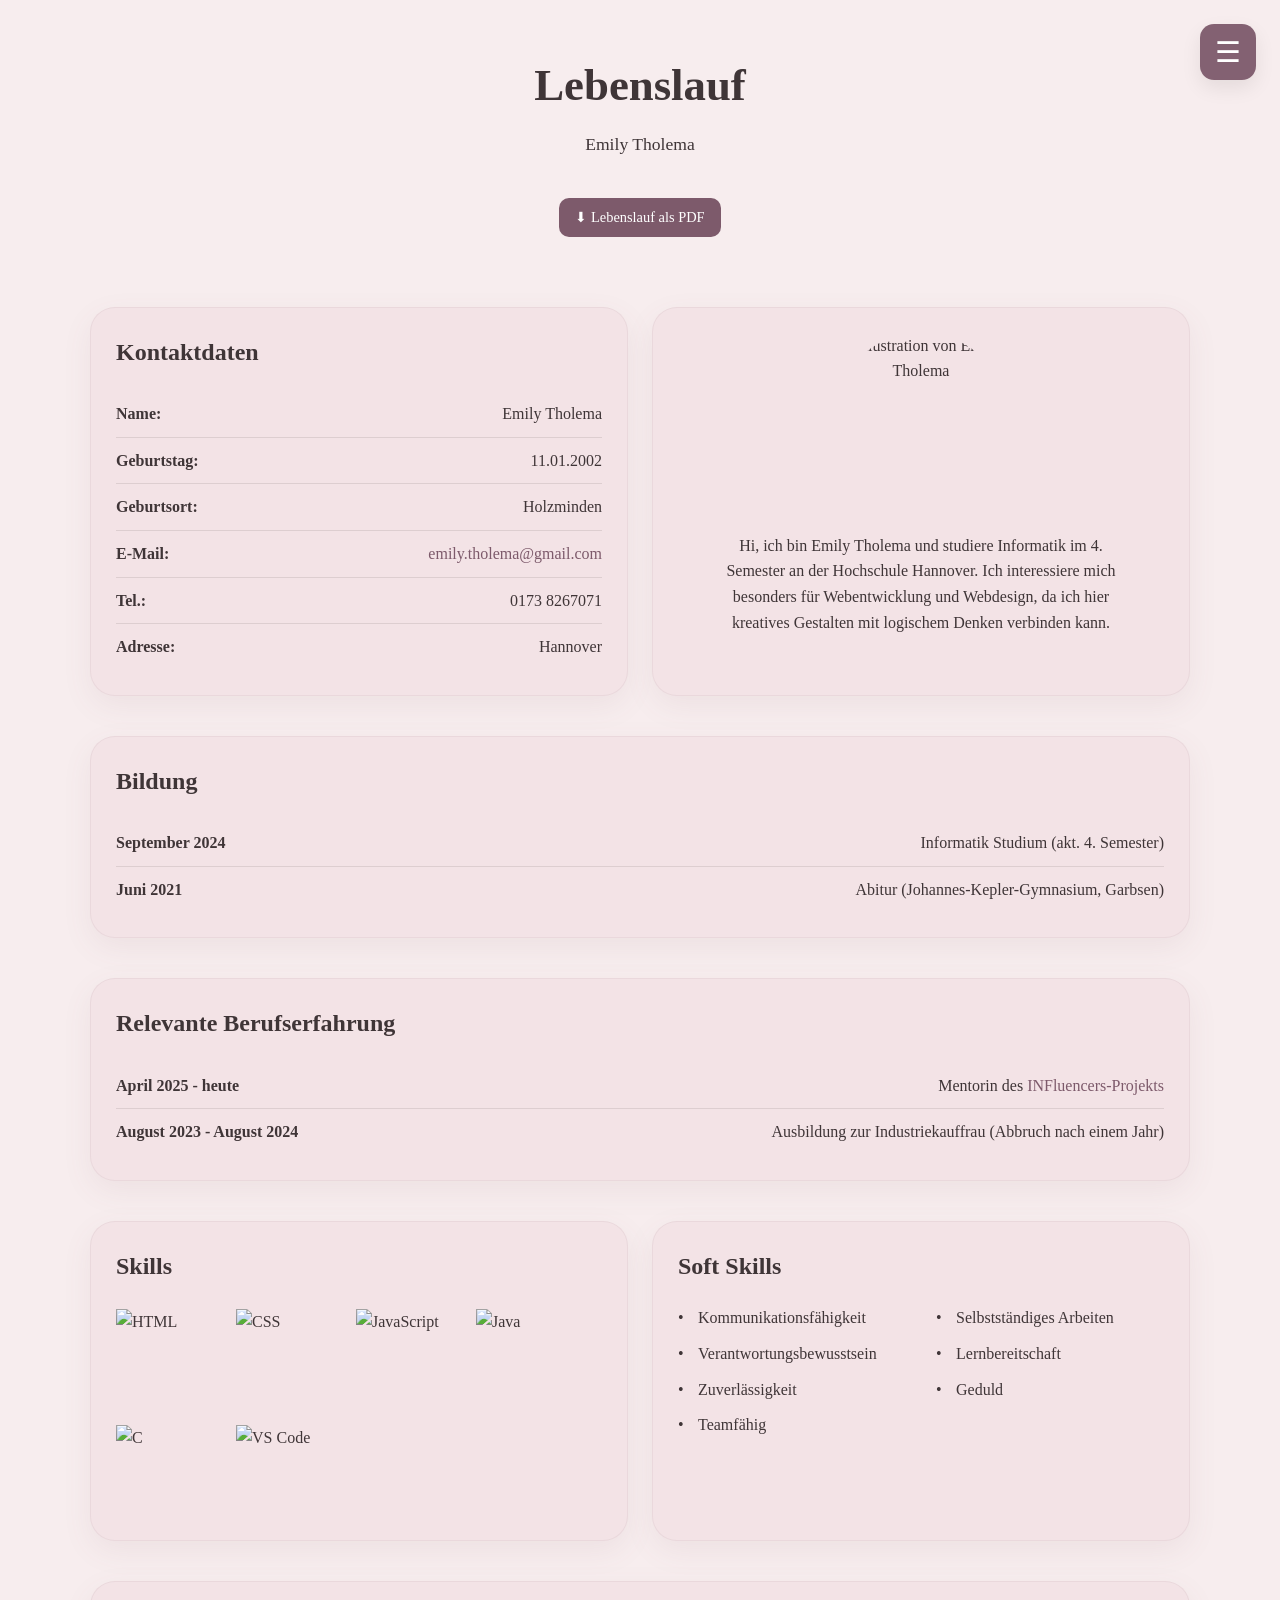
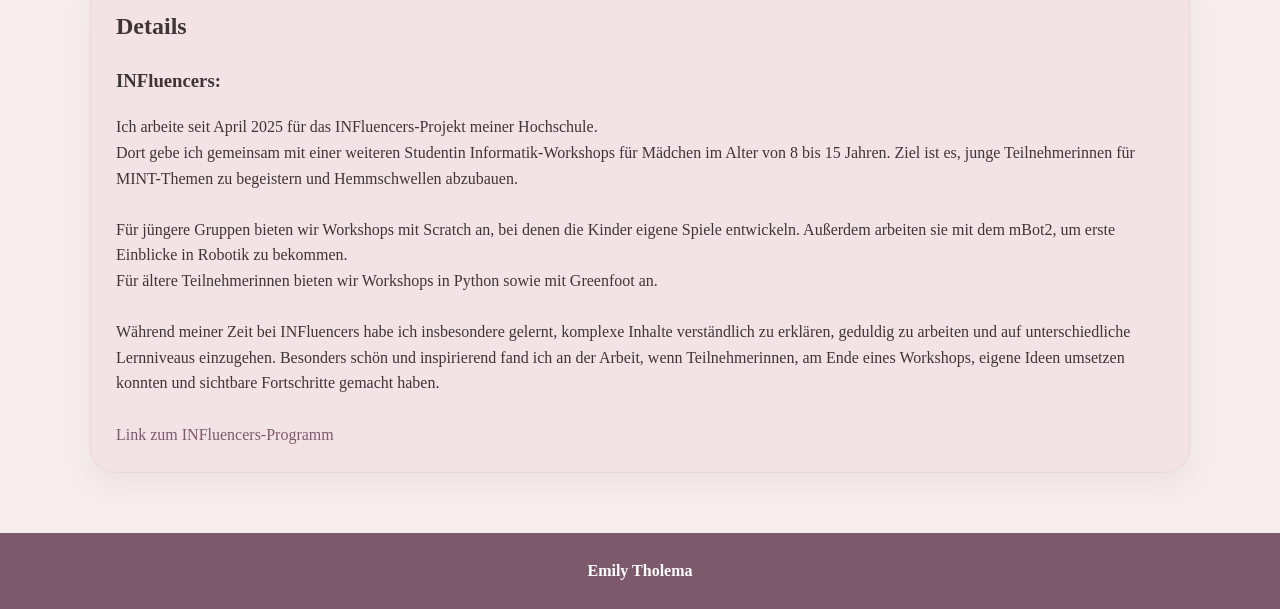
==== commit 79d49913: "update" ====
--- a/lebenslauf.html
+++ b/lebenslauf.html
@@ -109,7 +109,7 @@
     </section>
 
     <!-- Skills -->
-    <section class="container-skills">
+    <section class="container-split">
         <div class="card skills">
             <h2>Skills</h2>
 
--- a/style.css
+++ b/style.css
@@ -28,10 +28,8 @@
     text-decoration: underline;
 }
 
-
 /* ----- GEMEINSAME ELEMENTE ----- */
 .card,
-.container-split,
 .personal-card,
 .full-container {
     background-color: #F3E3E6;
@@ -142,7 +140,8 @@
 }
 
 .hint {
-    animation: hideHint 8s forwards;
+    font-size: 1.3rem;
+    animation: hideHint 10s forwards;
 }
 
 @keyframes hideHint {
@@ -168,7 +167,7 @@
 
 .shelf {
     width: 29%;
-    left: 1%;
+    left: 2%;
     bottom: 32%;
     z-index: 2;
 }
@@ -202,9 +201,9 @@
 }
 
 .screen {
-    width: 25%;
-    left: 44%;
-    bottom: 25%;
+    width: 24%;
+    left: 43%;
+    bottom: 26.5%;
     z-index: 2;
 }
 
@@ -219,16 +218,18 @@
 }
 
 .table {
-    position: absolute;
-    left: 40%;
-    right: 26%;
-    bottom: 24%;
-    height: 1%;
-    background-color: rgba(113, 76, 57, 0.6);
-    border-radius: 10px;
+    width: 55%;
+    right: 10%;
+    bottom: -20%;
+    z-index: 2;
+}
+
+.carpet {
+    width: 33%;
+    left: -1%;
+    bottom: 17%;
     z-index: 1;
 }
-
 
 /* ----- LEBENSLAUF-SEITE ----- */
 .lebenslauf-page {
@@ -273,7 +274,7 @@
     width: min(1100px, 90%);
     margin: 0 auto 40px;
     display: flex;
-    gap: 30px;
+    gap: 24px;
     align-items: stretch;
 }
 
@@ -334,14 +335,6 @@
     margin: 0 auto 40px;
     padding: 25px;
     box-sizing: border-box;
-}
-
-.container-skills {
-    width: min(1100px, 90%);
-    margin: 0 auto 40px;
-    display: flex;
-    gap: 24px;
-    align-items: stretch;
 }
 
 .skills-icons {
